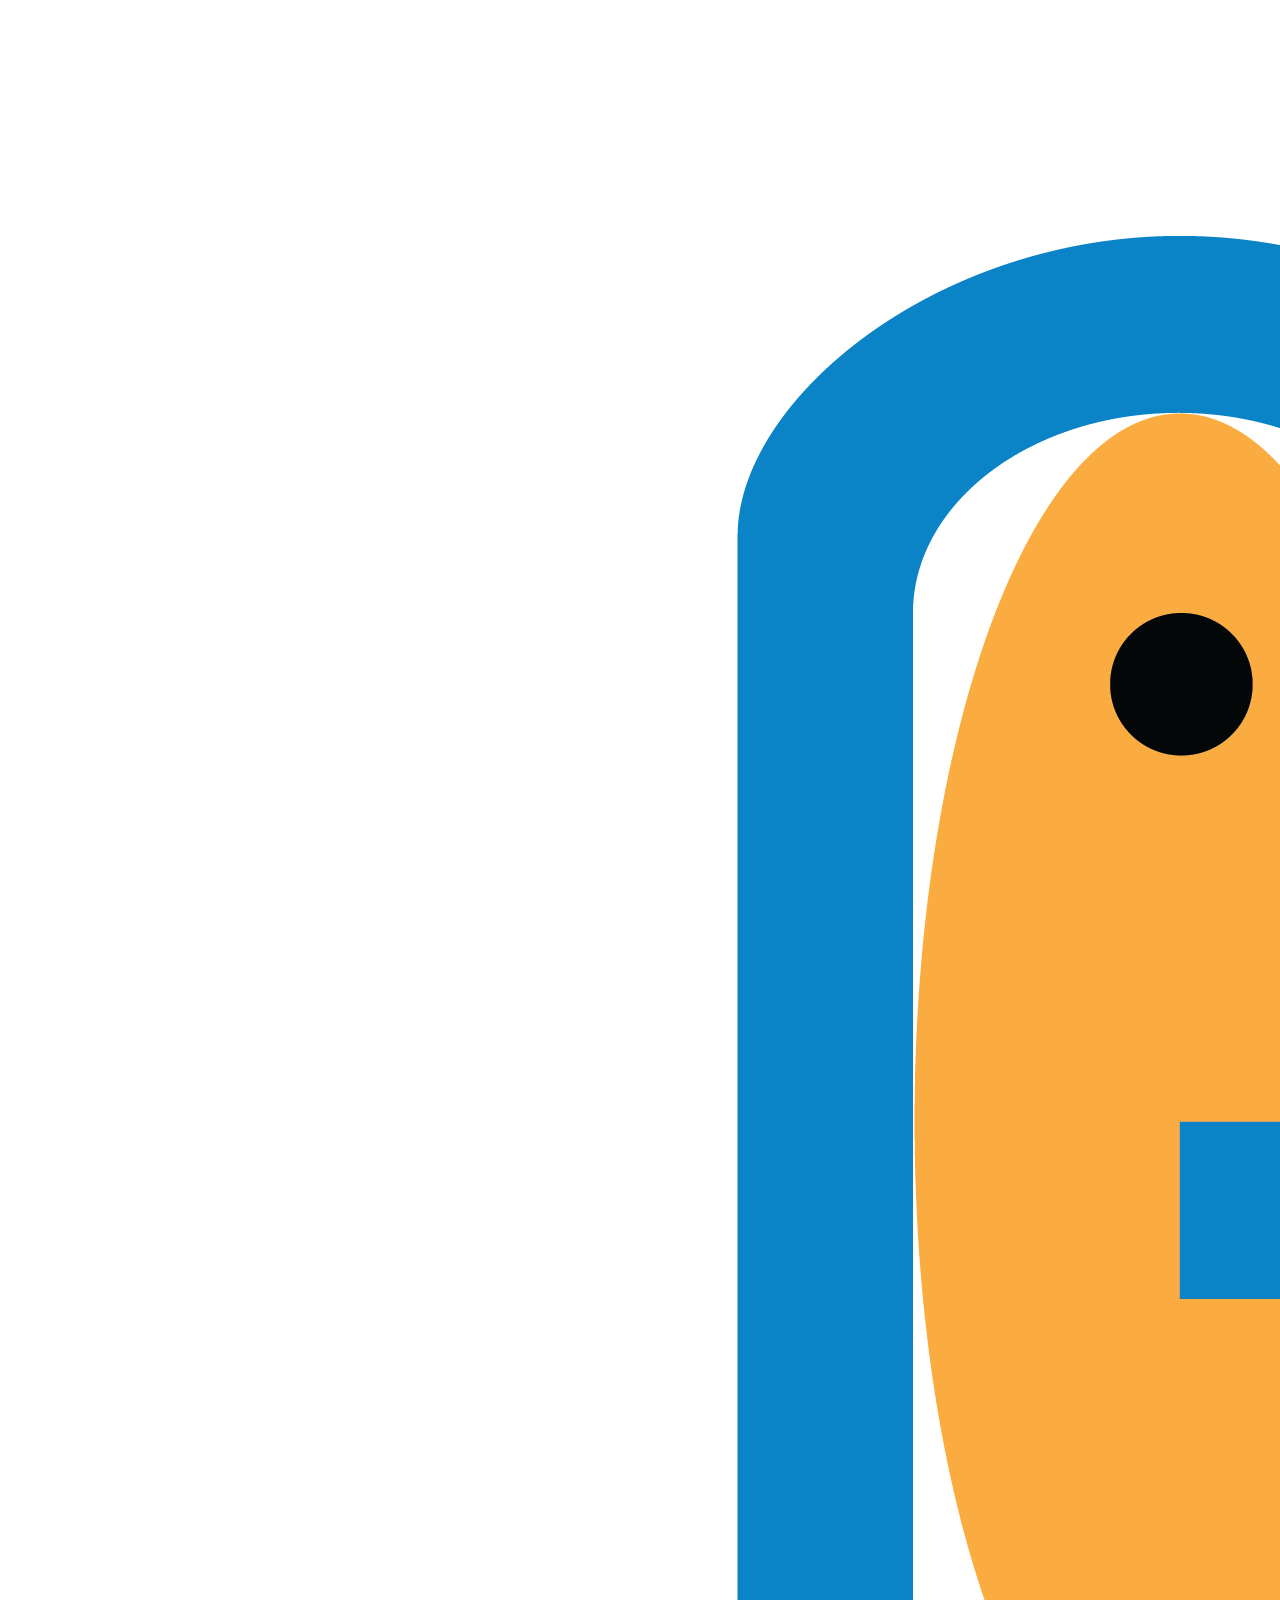
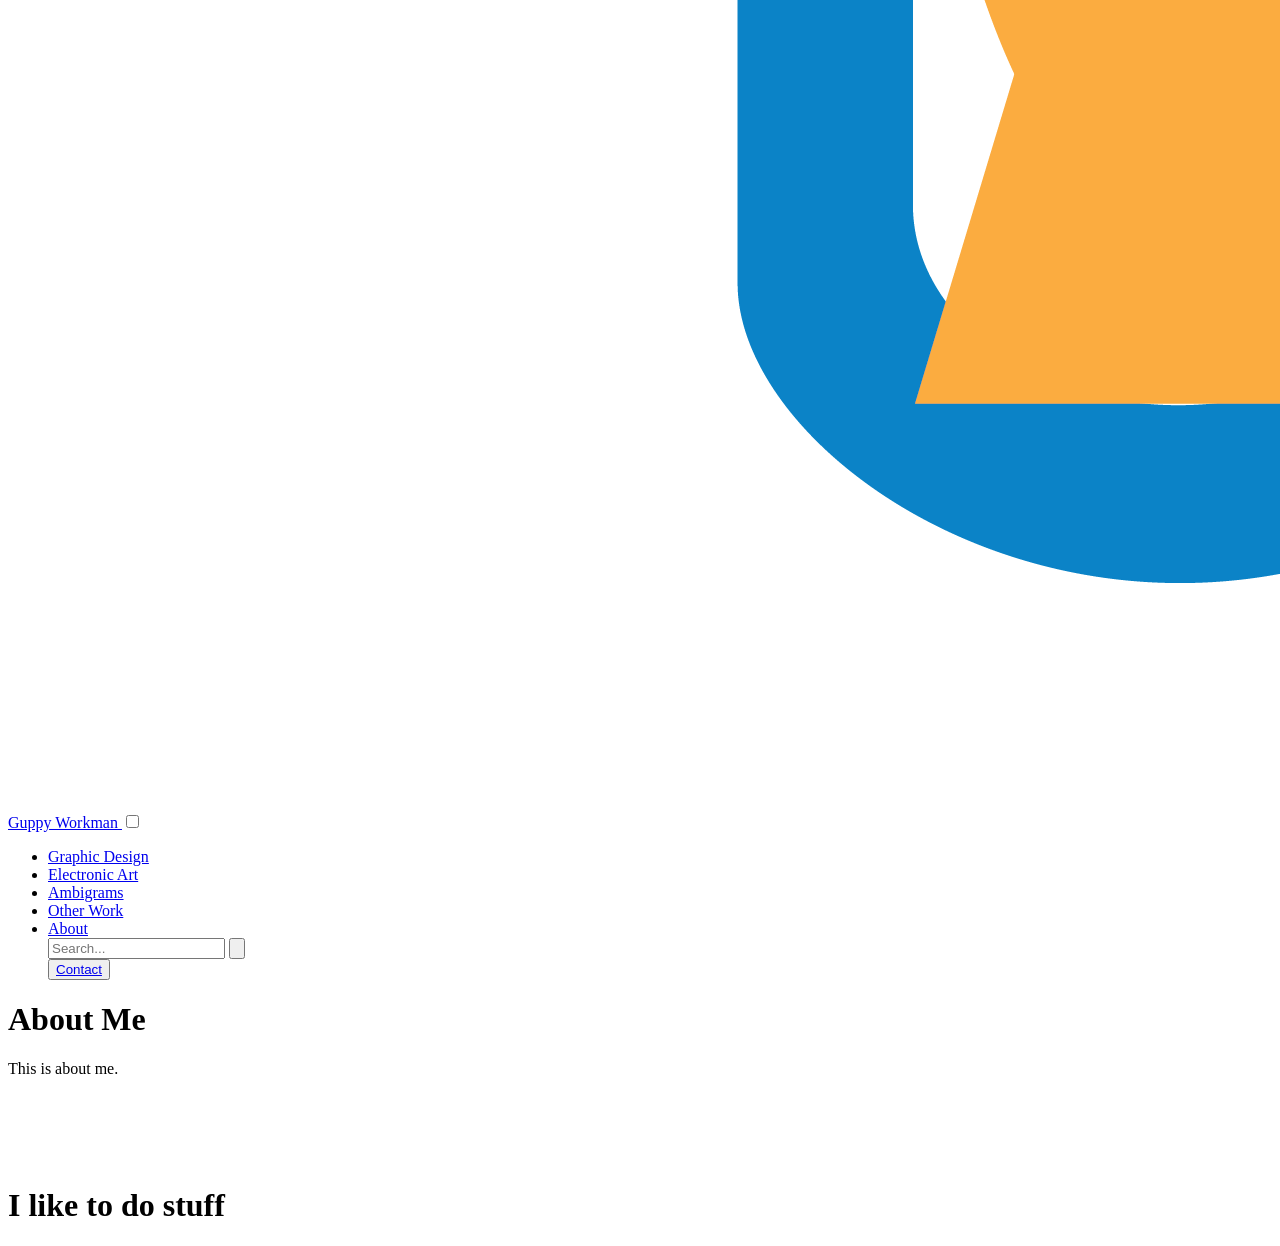
==== about.html @ 5bce17fe "Updated website and added images and pages" ====
<!DOCTYPE html>
<html lang="en">
<head>
    <meta charset="UTF-8">
    <meta name="viewport" content="width=device-width, initial-scale=1.0">
    <link rel="stylesheet" href="styles.css">
    <title>About_Page</title>
</head>

<body>
    <header class="nav">
        <div class="nav-inner">
            <a href="index.html" class="brand">
                <img src="./Images/Guppy Workman Logo.png" alt="Logo" class="logo-img">
                <span>Guppy Workman</span>
            </a>

            <!--Hamburger Menu-->
            
            <input type="checkbox" name="hamburger-menu" id="menu-toggle" class="menu-toggle">
            <label for="menu-toggle" class="hamburger">
                <span></span>
            </label>

            <ul class="menu">
                <li><a href="graphic-design.html">Graphic Design</a></li>
                <li><a href="electronic-art.html">Electronic Art</a></li>
                <li><a href="ambigrams.html">Ambigrams</a></li>
                <li><a href="other-work.html">Other Work</a></li>
                <li><a href="about.html">About</a></li>
                <form action="#" class="search">
                    <input type="search" placeholder="Search..." required>
                    <button type="submit">
                        <svg viewBox="0 0 24 24">
                            <path d="M21 21l-4.3-4.3M10.5 18a7.5 7.5 0 1 1 0-15 7.5 7.5 0 0 1 0 15z" fill="none" 
                                    stroke="currentColor" stroke-width="2" stroke-linecap="round" />
                        </svg>
                    </button>
                </form>
                <button class="nav-btn">
                    <a href="#" class="btn">Contact</a>
                </button>
            </ul>
        </div>
    </header>


    <h1>About Me</h1>
    <p>This is about me.</p>

    <br/> <br/> <br/> <br/> 

    <h1>I like to do stuff</h1>

</body>
</html>
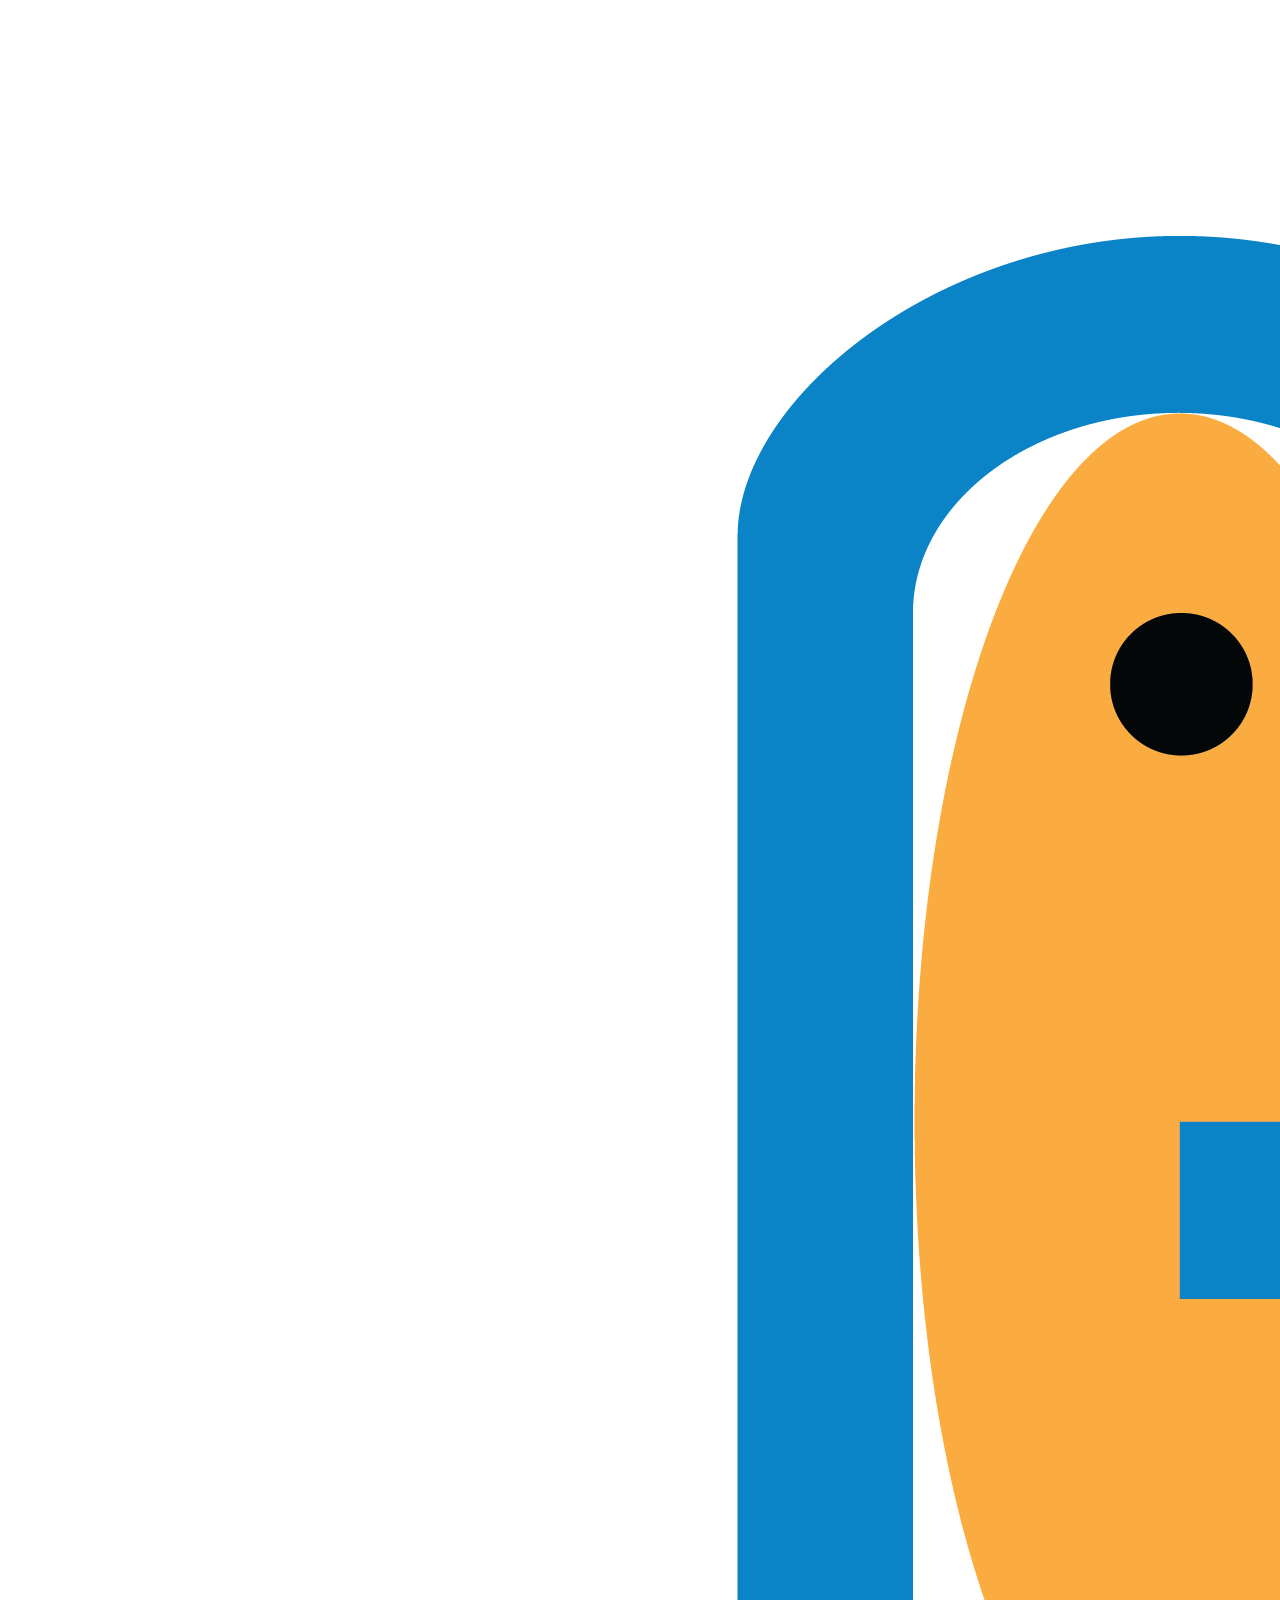
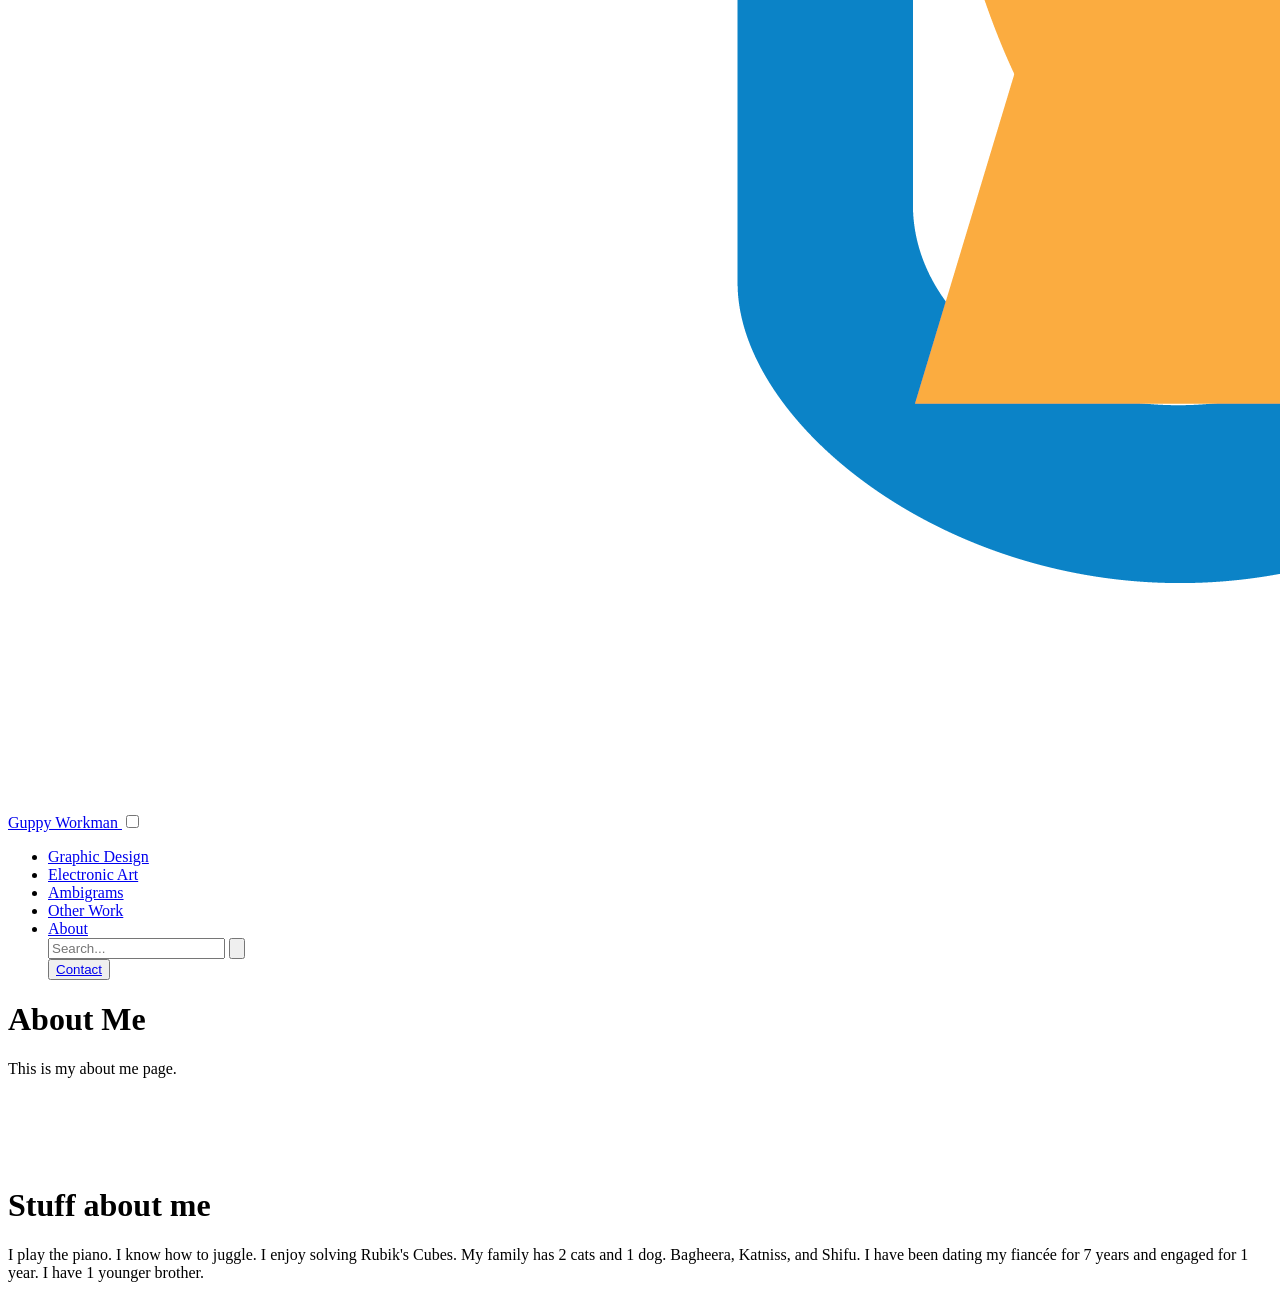
==== commit 06bdd8df: "i am committing some stuff" ====
--- a/about.html
+++ b/about.html
@@ -46,11 +46,14 @@
 
 
     <h1>About Me</h1>
-    <p>This is about me.</p>
+    <p>This is my about me page.</p>
 
     <br/> <br/> <br/> <br/> 
 
-    <h1>I like to do stuff</h1>
+    <h1>Stuff about me</h1>
+
+    <p>I play the piano. I know how to juggle. I enjoy solving Rubik's Cubes. My family has 2 cats and 1 dog. Bagheera, Katniss, and Shifu. I have been dating my fiancée for 7 years and engaged for 1 year. 
+        I have 1 younger brother. </p>
 
 </body>
 </html>
